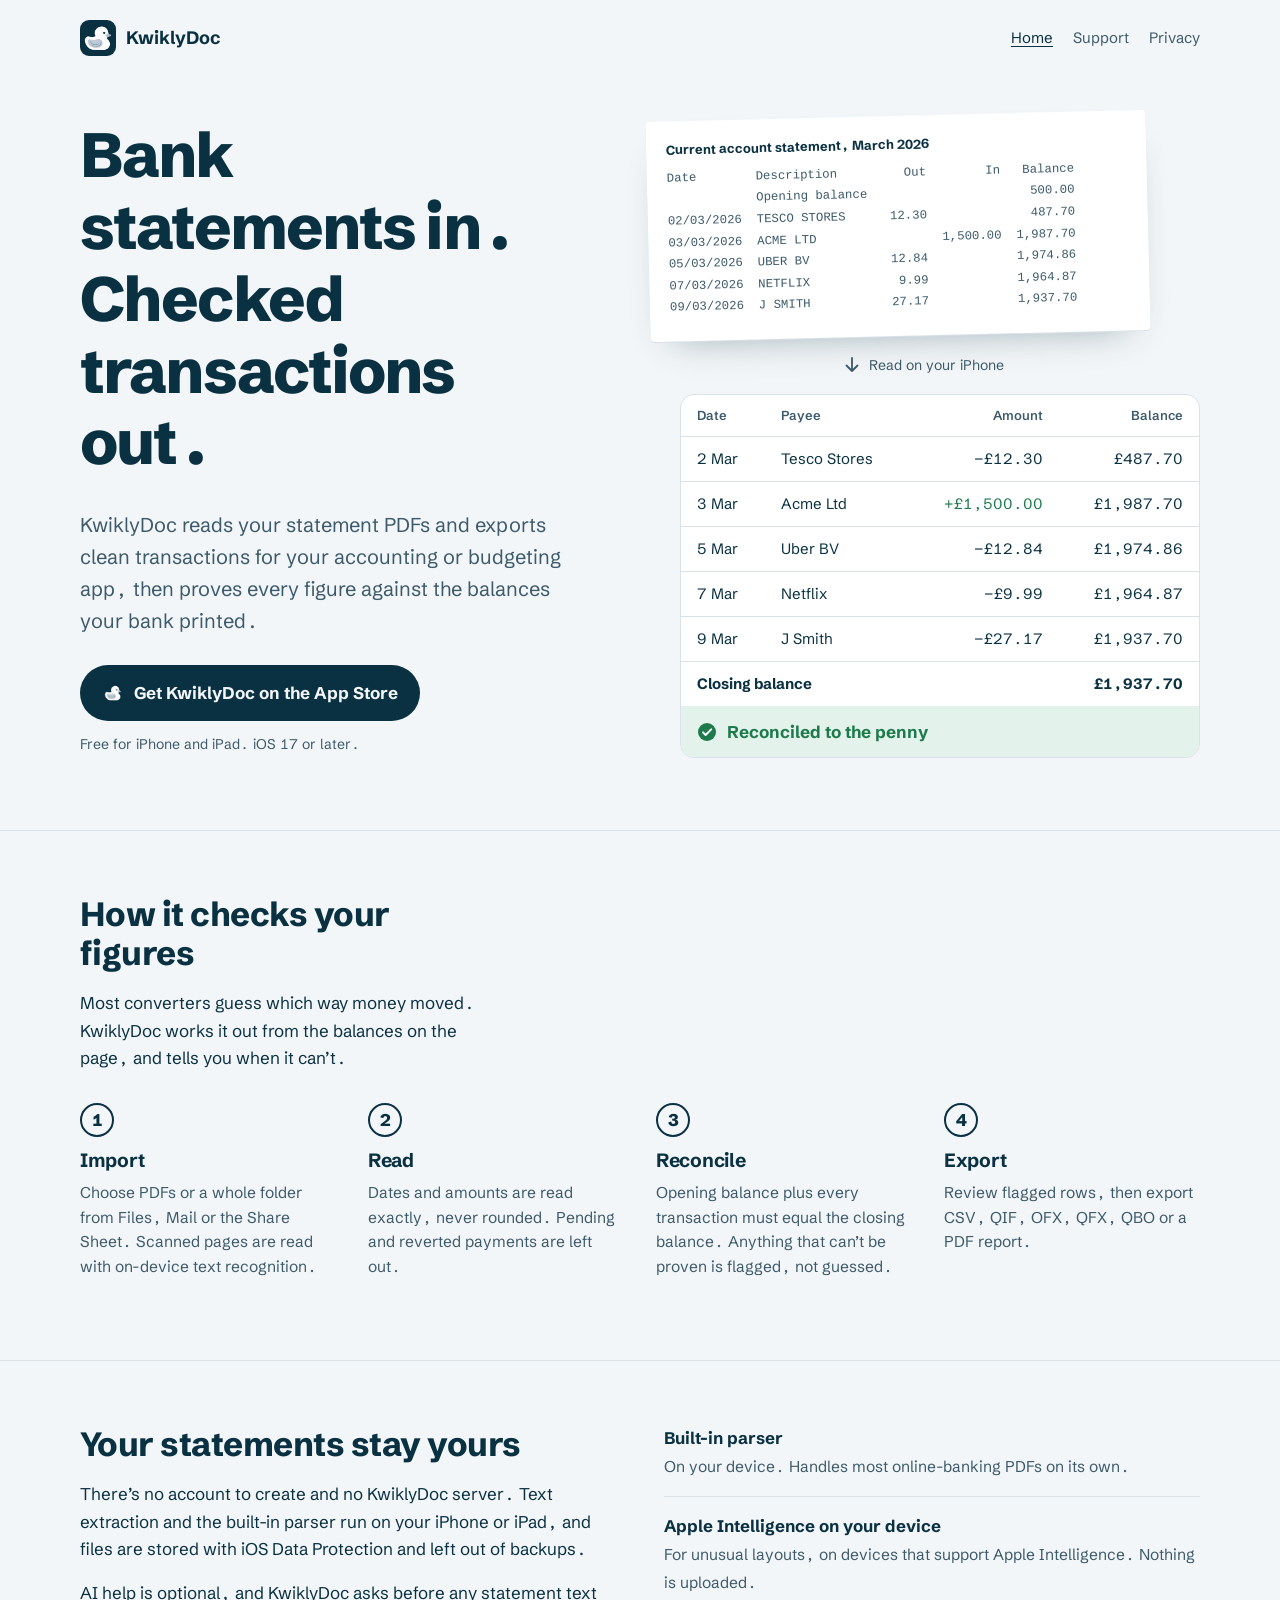
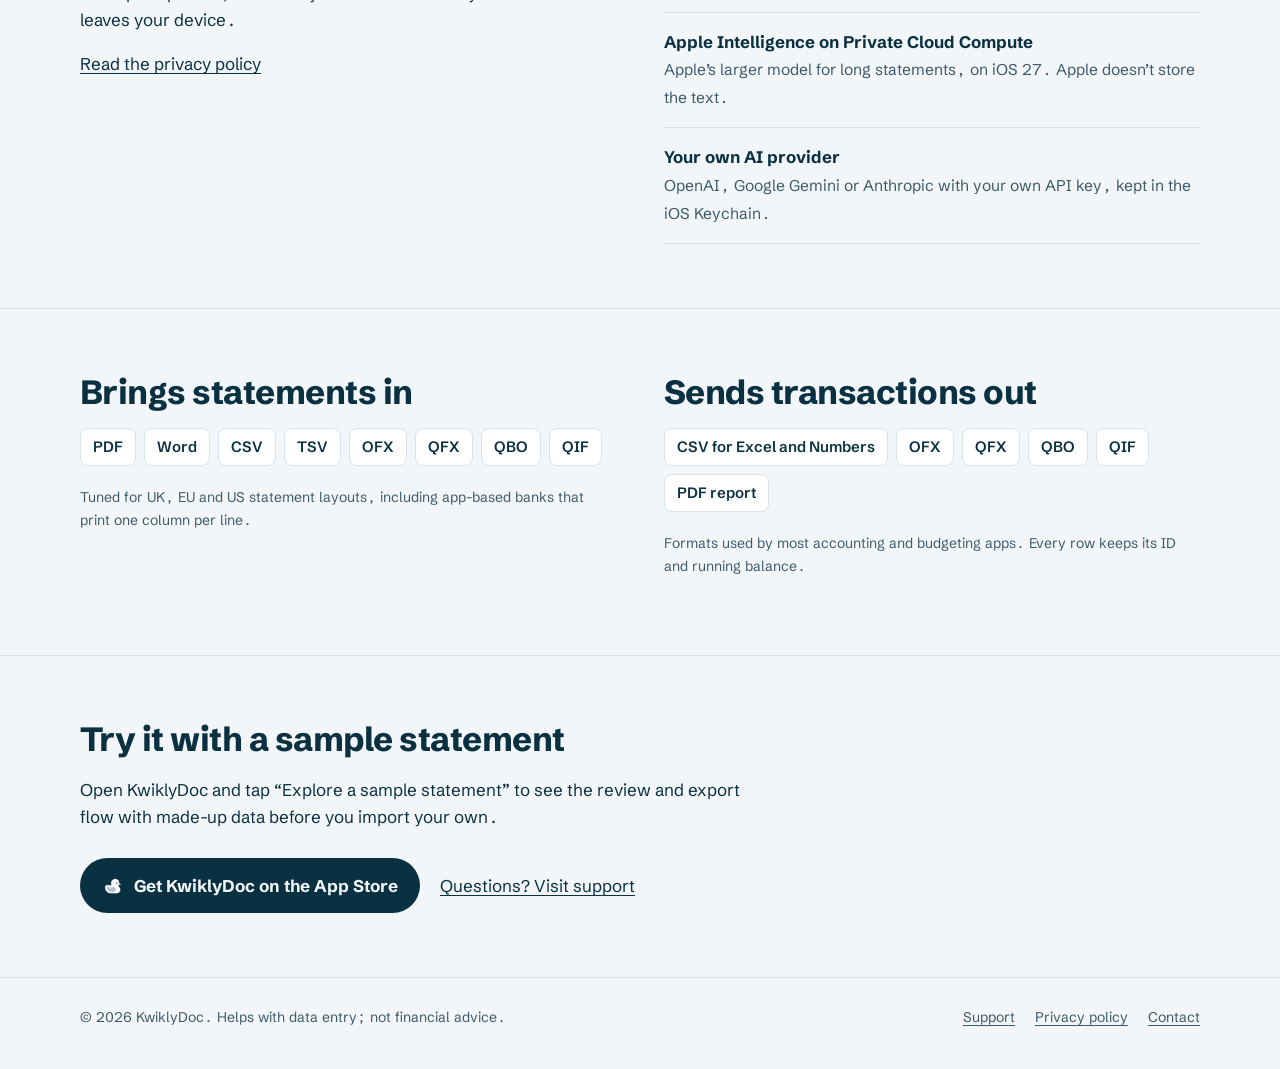
==== docs/index.html @ 3f03f41c "Add files via upload" ====
<!doctype html>
<html lang="en-GB">
<head>
<meta charset="utf-8">
<meta name="viewport" content="width=device-width, initial-scale=1">
<title>KwiklyDoc: bank statements to checked transactions</title>
<meta name="description" content="Turn bank statement PDFs into transactions for your accounting or budgeting app, checked against the printed balances. Private by default, on iPhone and iPad.">
<meta name="theme-color" content="#0a3142">
<meta property="og:title" content="KwiklyDoc: bank statements to checked transactions">
<meta property="og:description" content="Turn bank statement PDFs into transactions for your accounting or budgeting app, checked against the printed balances. Private by default, on iPhone and iPad.">
<meta property="og:type" content="website">
<meta property="og:image" content="assets/icon-512.png">
<link rel="icon" type="image/png" href="assets/favicon.png">
<link rel="apple-touch-icon" href="assets/apple-touch-icon.png">
<!-- After launch, uncomment and set your App Store ID to show Safari's app banner:
<meta name="apple-itunes-app" content="app-id=APP_STORE_ID"> -->
<link rel="preconnect" href="https://fonts.googleapis.com"><link rel="preconnect" href="https://fonts.gstatic.com" crossorigin><link href="https://fonts.googleapis.com/css2?family=Schibsted+Grotesk:wght@400;500;600;700;800&display=swap" rel="stylesheet">
<link rel="stylesheet" href="assets/site.css">
</head>
<body>
<header class="site-header">
  <div class="wrap">
    <a class="brand" href="index.html"><img src="assets/icon-512.png" alt="" width="36" height="36">KwiklyDoc</a>
    <nav class="site-nav" aria-label="Main">
      <a href="index.html" aria-current="page">Home</a>
      <a href="support.html">Support</a>
      <a href="privacy.html">Privacy</a>
    </nav>
  </div>
</header>

<main>
<section class="hero">
  <div class="wrap">
    <div>
      <h1>Bank statements in. Checked transactions out.</h1>
      <p class="lede">KwiklyDoc reads your statement PDFs and exports clean transactions for your accounting or budgeting app, then proves every figure against the balances your bank printed.</p>
      <div class="cta-row">
        <a class="button" href="APP_STORE_URL"><img src="assets/icon-512.png" alt="" width="22" height="22">Get KwiklyDoc on the App Store</a>
        <span class="small">Free for iPhone and iPad. iOS 17 or later.</span>
      </div>
    </div>

    <div class="transform" role="img" aria-label="A printed statement with unsigned paid-in and paid-out columns becomes five transactions with signed amounts. Opening balance £500.00 plus the transactions equals the closing balance of £1,937.70, so the statement is reconciled to the penny.">
      <div class="statement" aria-hidden="true">
        <div class="bank">Current account statement, March 2026</div>
<pre>Date        Description         Out        In   Balance
            Opening balance                      500.00
02/03/2026  TESCO STORES      12.30              487.70
03/03/2026  ACME LTD                 1,500.00  1,987.70
05/03/2026  UBER BV           12.84            1,974.86
07/03/2026  NETFLIX            9.99            1,964.87
09/03/2026  J SMITH           27.17            1,937.70</pre>
      </div>
      <div class="arrow" aria-hidden="true"><svg viewBox="0 0 18 18"><path d="M9 2v13M3.5 9.5L9 15l5.5-5.5" fill="none" stroke="currentColor" stroke-width="1.8" stroke-linecap="round" stroke-linejoin="round"/></svg>Read on your iPhone</div>
      <div class="ledger" aria-hidden="true">
        <table>
          <thead><tr><th>Date</th><th>Payee</th><th class="num">Amount</th><th class="num">Balance</th></tr></thead>
          <tbody>
            <tr><td>2 Mar</td><td>Tesco Stores</td><td class="num">−£12.30</td><td class="num">£487.70</td></tr>
            <tr><td>3 Mar</td><td>Acme Ltd</td><td class="num in">+£1,500.00</td><td class="num">£1,987.70</td></tr>
            <tr><td>5 Mar</td><td>Uber BV</td><td class="num">−£12.84</td><td class="num">£1,974.86</td></tr>
            <tr><td>7 Mar</td><td>Netflix</td><td class="num">−£9.99</td><td class="num">£1,964.87</td></tr>
            <tr><td>9 Mar</td><td>J Smith</td><td class="num">−£27.17</td><td class="num">£1,937.70</td></tr>
            <tr class="total"><td colspan="3">Closing balance</td><td class="num">£1,937.70</td></tr>
          </tbody>
        </table>
        <div class="stamp"><svg viewBox="0 0 20 20" aria-hidden="true"><circle cx="10" cy="10" r="9" fill="currentColor"/><path d="M6 10.4l2.6 2.6L14.2 7.4" fill="none" stroke="#fff" stroke-width="2" stroke-linecap="round" stroke-linejoin="round"/></svg>Reconciled to the penny</div>
      </div>
    </div>
  </div>
</section>

<section class="section" id="how">
  <div class="wrap">
    <div class="section-head">
      <h2>How it checks your figures</h2>
      <p>Most converters guess which way money moved. KwiklyDoc works it out from the balances on the page, and tells you when it can’t.</p>
    </div>
    <ol class="steps">
      <li><h3>Import</h3><p>Choose PDFs or a whole folder from Files, Mail or the Share Sheet. Scanned pages are read with on-device text recognition.</p></li>
      <li><h3>Read</h3><p>Dates and amounts are read exactly, never rounded. Pending and reverted payments are left out.</p></li>
      <li><h3>Reconcile</h3><p>Opening balance plus every transaction must equal the closing balance. Anything that can’t be proven is flagged, not guessed.</p></li>
      <li><h3>Export</h3><p>Review flagged rows, then export CSV, QIF, OFX, QFX, QBO or a PDF report.</p></li>
    </ol>
  </div>
</section>

<section class="section" id="privacy">
  <div class="wrap split">
    <div>
      <h2>Your statements stay yours</h2>
      <p>There’s no account to create and no KwiklyDoc server. Text extraction and the built-in parser run on your iPhone or iPad, and files are stored with iOS Data Protection and left out of backups.</p>
      <p>AI help is optional, and KwiklyDoc asks before any statement text leaves your device.</p>
      <p><a href="privacy.html">Read the privacy policy</a></p>
    </div>
    <ul class="modes">
      <li><strong>Built-in parser</strong><span>On your device. Handles most online-banking PDFs on its own.</span></li>
      <li><strong>Apple Intelligence on your device</strong><span>For unusual layouts, on devices that support Apple Intelligence. Nothing is uploaded.</span></li>
      <li><strong>Apple Intelligence on Private Cloud Compute</strong><span>Apple’s larger model for long statements, on iOS 27. Apple doesn’t store the text.</span></li>
      <li><strong>Your own AI provider</strong><span>OpenAI, Google Gemini or Anthropic with your own API key, kept in the iOS Keychain.</span></li>
    </ul>
  </div>
</section>

<section class="section" id="formats">
  <div class="wrap split">
    <div>
      <h2>Brings statements in</h2>
      <ul class="formats" aria-label="Import formats">
        <li>PDF</li><li>Word</li><li>CSV</li><li>TSV</li><li>OFX</li><li>QFX</li><li>QBO</li><li>QIF</li>
      </ul>
      <p class="small">Tuned for UK, EU and US statement layouts, including app-based banks that print one column per line.</p>
    </div>
    <div>
      <h2>Sends transactions out</h2>
      <ul class="formats" aria-label="Export formats">
        <li>CSV for Excel and Numbers</li><li>OFX</li><li>QFX</li><li>QBO</li><li>QIF</li><li>PDF report</li>
      </ul>
      <p class="small">Formats used by most accounting and budgeting apps. Every row keeps its ID and running balance.</p>
    </div>
  </div>
</section>

<section class="section closing">
  <div class="wrap">
    <h2>Try it with a sample statement</h2>
    <p>Open KwiklyDoc and tap “Explore a sample statement” to see the review and export flow with made-up data before you import your own.</p>
    <div class="cta-row">
      <a class="button" href="APP_STORE_URL"><img src="assets/icon-512.png" alt="" width="22" height="22">Get KwiklyDoc on the App Store</a>
      <a href="support.html">Questions? Visit support</a>
    </div>
  </div>
</section>
</main>
<footer class="site-footer">
  <div class="wrap">
    <span>© 2026 KwiklyDoc. Helps with data entry; not financial advice.</span>
    <nav aria-label="Footer">
      <a href="support.html">Support</a>
      <a href="privacy.html">Privacy policy</a>
      <a href="mailto:SUPPORT_EMAIL">Contact</a>
    </nav>
  </div>
</footer>
</body>
</html>
---- docs/assets/site.css ----
/* KwiklyDoc website. Palette taken from the app icon: navy ground, white duck, pale wing.
   Green is reserved for one meaning only: figures that reconcile. */
:root {
  --ink: #0a3142;          /* icon background */
  --ink-soft: #3d5a6a;
  --paper: #f3f6f8;        /* cool statement paper */
  --sheet: #ffffff;
  --wing: #c6d4df;         /* duck wing */
  --rule: #d9e2e8;
  --reconciled: #1d7a4c;
  --reconciled-tint: #e3f2ea;
  --flag: #a85b00;
  --focus: #2a7bbd;
  --measure: 68ch;
  --radius-sheet: 14px;
  color-scheme: light;
}

@media (prefers-color-scheme: dark) {
  :root {
    --ink: #e7eef2;
    --ink-soft: #a8bbc6;
    --paper: #0a2533;
    --sheet: #0f3043;
    --wing: #2c5266;
    --rule: #1f4558;
    --reconciled: #5fcf95;
    --reconciled-tint: #12392c;
    --flag: #f0a54a;
    --focus: #7cc1f2;
    color-scheme: dark;
  }
}

*, *::before, *::after { box-sizing: border-box; }

html { -webkit-text-size-adjust: 100%; }

body {
  margin: 0;
  background: var(--paper);
  color: var(--ink);
  font-family: "Schibsted Grotesk", system-ui, -apple-system, "Segoe UI", sans-serif;
  font-size: 1.0625rem;
  line-height: 1.6;
  font-variant-numeric: tabular-nums;
}

a { color: inherit; text-underline-offset: 0.18em; text-decoration-thickness: 1px; }
a:hover { text-decoration-thickness: 2px; }
:focus-visible { outline: 3px solid var(--focus); outline-offset: 3px; border-radius: 4px; }

.wrap { width: min(1120px, 100% - 32px); margin-inline: auto; }

/* Header */
.site-header { padding-block: 20px; }
.site-header .wrap { display: flex; align-items: center; justify-content: space-between; gap: 16px; }
.brand { display: inline-flex; align-items: center; gap: 10px; font-weight: 700; font-size: 1.125rem; text-decoration: none; }
.brand img { width: 36px; height: 36px; border-radius: 9px; }
.site-nav { display: flex; gap: 20px; font-size: 0.9375rem; }
.site-nav a { text-decoration: none; color: var(--ink-soft); }
.site-nav a:hover, .site-nav a[aria-current="page"] { color: var(--ink); text-decoration: underline; }

/* Type scale (1.25 modular) */
h1, h2, h3 { line-height: 1.15; margin: 0 0 0.5em; letter-spacing: -0.015em; }
h1 { font-size: clamp(2.4rem, 5.5vw, 3.9rem); font-weight: 800; letter-spacing: -0.03em; }
h2 { font-size: clamp(1.6rem, 3vw, 2.1rem); font-weight: 750; }
h3 { font-size: 1.2rem; font-weight: 700; }
p { margin: 0 0 1em; max-width: var(--measure); }
.lede { font-size: 1.25rem; color: var(--ink-soft); max-width: 46ch; }
.small { font-size: 0.875rem; color: var(--ink-soft); }

/* Hero: a statement turns into a reconciled ledger */
.hero { padding-block: 40px 72px; }
.hero .wrap { display: grid; grid-template-columns: minmax(0, 1fr) minmax(0, 1.08fr); gap: 56px; align-items: center; }
.hero h1 { max-width: 12ch; }
.cta-row { display: flex; flex-wrap: wrap; gap: 12px 20px; align-items: center; margin-top: 28px; }
.button {
  display: inline-flex; align-items: center; gap: 10px;
  background: var(--ink); color: var(--paper);
  padding: 14px 22px; border-radius: 999px; font-weight: 700; text-decoration: none;
}
.button img { width: 22px; height: 22px; border-radius: 5px; }
.button:hover { text-decoration: none; filter: brightness(1.12); }

.transform { position: relative; display: grid; gap: 18px; }
.statement {
  background: var(--sheet);
  border-radius: 4px;
  padding: 18px 20px 22px;
  box-shadow: 0 1px 0 var(--rule), 0 18px 40px -24px rgba(10, 49, 66, 0.45);
  transform: rotate(-1.4deg);
  font-size: 0.8125rem;
  color: var(--ink-soft);
  max-width: 500px;
}
.statement .bank { font-weight: 700; color: var(--ink); margin-bottom: 8px; }
.statement pre {
  margin: 0; white-space: pre; overflow: hidden;
  /* The fragment imitates a printed bank statement, whose columns are fixed-width. */
  font-family: ui-monospace, "SF Mono", Menlo, Consolas, monospace;
  font-size: 0.95em; line-height: 1.75;
}
.arrow { justify-self: center; color: var(--ink-soft); font-size: 0.875rem; display: flex; align-items: center; gap: 8px; }
.arrow svg { width: 18px; height: 18px; }

.ledger {
  background: var(--sheet);
  border-radius: var(--radius-sheet);
  border: 1px solid var(--rule);
  overflow: hidden;
  justify-self: end;
  width: min(100%, 520px);
}
.ledger table { width: 100%; border-collapse: collapse; font-size: 0.9375rem; }
.ledger th, .ledger td { padding: 10px 16px; text-align: left; border-bottom: 1px solid var(--rule); }
.ledger th { font-size: 0.8125rem; font-weight: 600; color: var(--ink-soft); }
.ledger td.num, .ledger th.num { text-align: right; white-space: nowrap; }
.ledger .in { color: var(--reconciled); }
.ledger tr.total td { font-weight: 700; border-bottom: 0; }
.stamp {
  display: flex; align-items: center; gap: 10px;
  padding: 12px 16px; background: var(--reconciled-tint); color: var(--reconciled);
  font-weight: 700;
}
.stamp svg { width: 20px; height: 20px; flex: none; }

@media (prefers-reduced-motion: no-preference) {
  .ledger tbody tr { opacity: 0; animation: row-in 0.35s ease-out forwards; }
  .ledger tbody tr:nth-child(1) { animation-delay: 0.25s; }
  .ledger tbody tr:nth-child(2) { animation-delay: 0.4s; }
  .ledger tbody tr:nth-child(3) { animation-delay: 0.55s; }
  .ledger tbody tr:nth-child(4) { animation-delay: 0.7s; }
  .ledger tbody tr:nth-child(5) { animation-delay: 0.85s; }
  .ledger tbody tr:nth-child(6) { animation-delay: 1s; }
  .stamp { opacity: 0; animation: row-in 0.4s ease-out 1.3s forwards; }
  @keyframes row-in { from { opacity: 0; transform: translateY(4px); } to { opacity: 1; transform: none; } }
}

/* Content sections */
.section { padding-block: 64px; border-top: 1px solid var(--rule); }
.section-head { max-width: 40ch; margin-bottom: 32px; }

.steps { list-style: none; margin: 0; padding: 0; display: grid; grid-template-columns: repeat(4, minmax(0, 1fr)); gap: 32px; counter-reset: step; }
.steps li { counter-increment: step; }
.steps li::before {
  content: counter(step);
  display: inline-grid; place-items: center; width: 34px; height: 34px; margin-bottom: 12px;
  border-radius: 50%; border: 2px solid var(--ink); font-weight: 800;
}
.steps p { font-size: 0.975rem; color: var(--ink-soft); }

.split { display: grid; grid-template-columns: minmax(0, 1fr) minmax(0, 1fr); gap: 48px; }
.modes { margin: 0; padding: 0; list-style: none; }
.modes li { padding: 16px 0; border-bottom: 1px solid var(--rule); }
.modes li:first-child { padding-top: 0; }
.modes strong { display: block; font-size: 1.05rem; }
.modes span { color: var(--ink-soft); font-size: 0.975rem; }

.formats { display: flex; flex-wrap: wrap; gap: 8px; margin: 0 0 20px; padding: 0; list-style: none; }
.formats li { padding: 6px 12px; border-radius: 8px; background: var(--sheet); border: 1px solid var(--rule); font-weight: 600; font-size: 0.9375rem; }

.closing { text-align: left; }

/* Long-form pages (privacy, support) */
.page { padding-block: 24px 80px; }
.page .wrap { max-width: 760px; }
.page h1 { font-size: clamp(2.1rem, 4.5vw, 2.9rem); }
.page h2 { font-size: 1.45rem; margin-top: 2.2em; }
.page ul { padding-left: 1.2em; max-width: var(--measure); }
.page li { margin-bottom: 0.4em; }
.glance { width: 100%; border-collapse: collapse; margin: 8px 0 8px; font-size: 0.975rem; }
.glance th, .glance td { text-align: left; padding: 10px 12px 10px 0; border-bottom: 1px solid var(--rule); vertical-align: top; }
.glance th { font-weight: 600; width: 46%; }
.contact {
  background: var(--sheet); border: 1px solid var(--rule); border-radius: var(--radius-sheet);
  padding: 20px 22px; margin: 8px 0 24px;
}
.contact p:last-child { margin-bottom: 0; }

details { border-bottom: 1px solid var(--rule); padding: 14px 0; }
details summary { cursor: pointer; font-weight: 700; list-style: none; display: flex; justify-content: space-between; gap: 16px; }
details summary::-webkit-details-marker { display: none; }
details summary::after { content: "+"; font-weight: 400; font-size: 1.3rem; line-height: 1; color: var(--ink-soft); }
details[open] summary::after { content: "–"; }
details > div { padding-top: 10px; color: var(--ink-soft); }
details > div p:last-child { margin-bottom: 0; }

/* Footer */
.site-footer { border-top: 1px solid var(--rule); padding-block: 28px 40px; font-size: 0.875rem; color: var(--ink-soft); }
.site-footer .wrap { display: flex; flex-wrap: wrap; justify-content: space-between; gap: 12px 24px; }
.site-footer nav { display: flex; gap: 20px; }

@media (max-width: 900px) {
  .hero .wrap, .split { grid-template-columns: 1fr; gap: 40px; }
  .steps { grid-template-columns: repeat(2, minmax(0, 1fr)); }
  .ledger { justify-self: stretch; width: 100%; }
}
@media (max-width: 560px) {
  .steps { grid-template-columns: 1fr; }
  .site-nav { gap: 14px; }
  .statement { font-size: 0.64rem; padding: 14px 14px 16px; }
  .ledger th, .ledger td { padding: 9px 12px; }
}
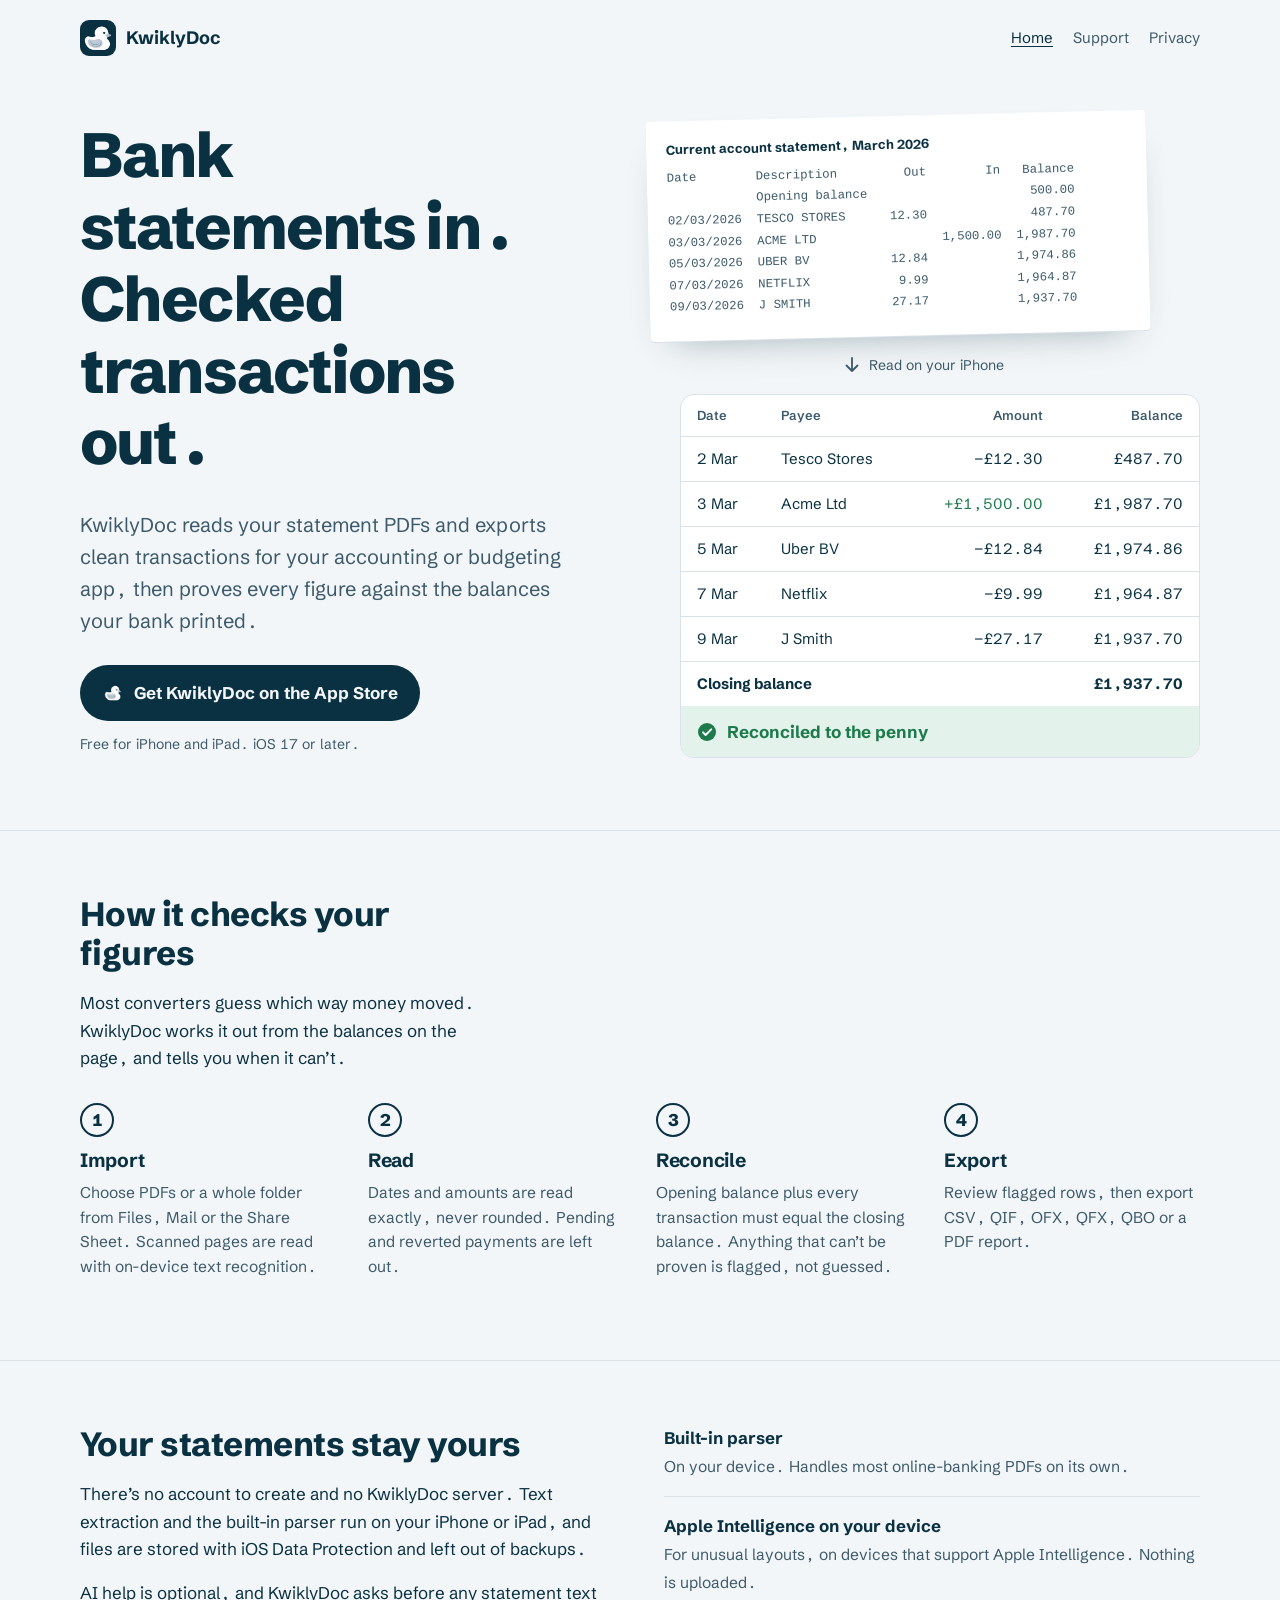
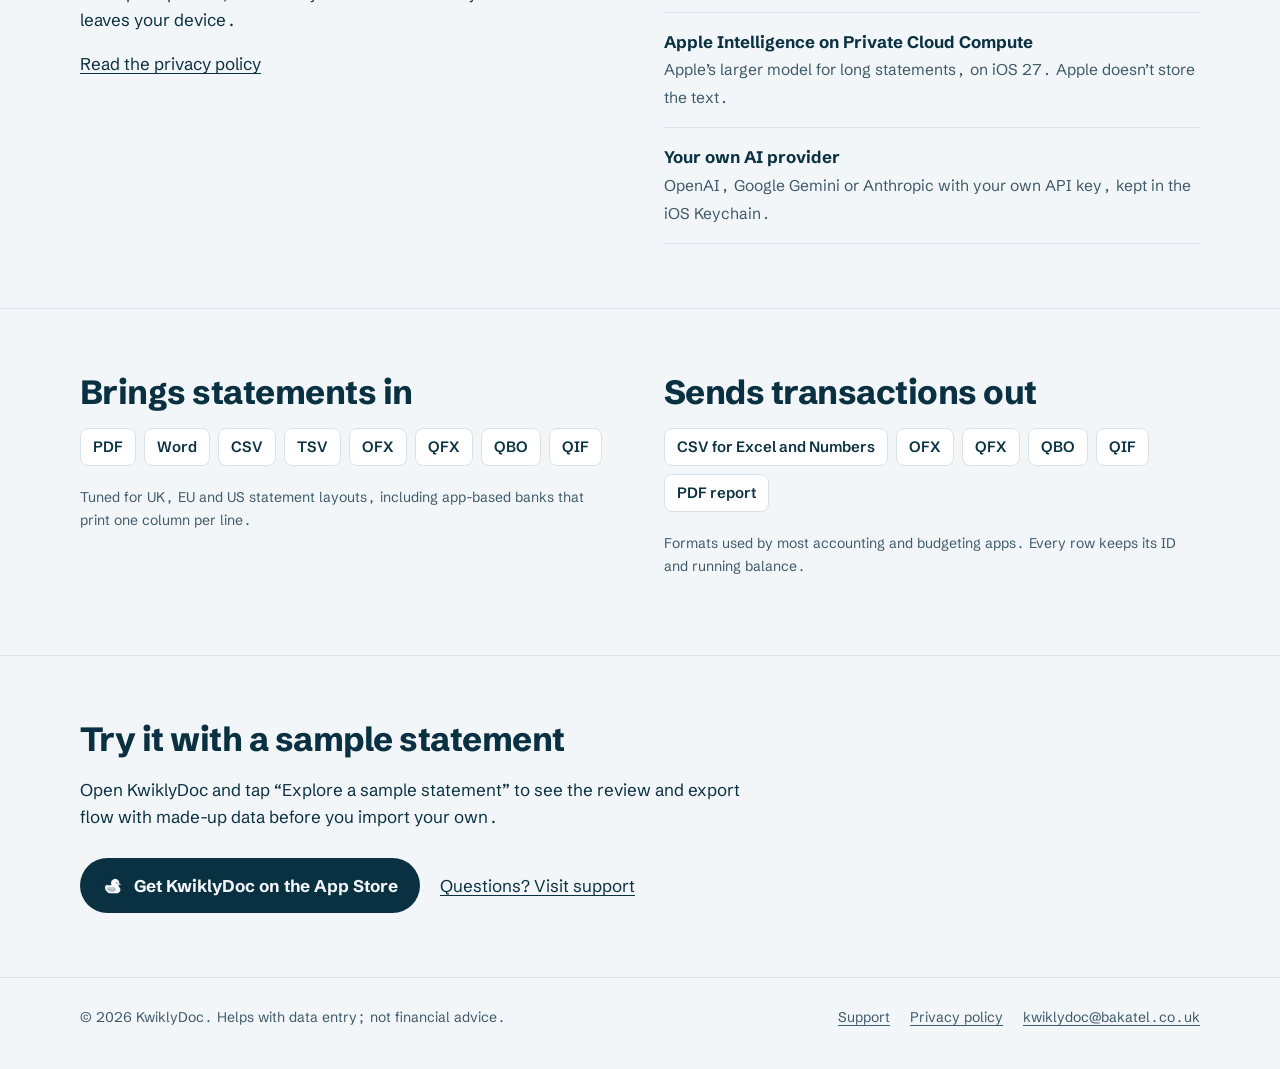
==== commit dbc4ee38: "Update contact email in footer" ====
--- a/docs/index.html
+++ b/docs/index.html
@@ -139,7 +139,7 @@
     <nav aria-label="Footer">
       <a href="support.html">Support</a>
       <a href="privacy.html">Privacy policy</a>
-      <a href="mailto:SUPPORT_EMAIL">Contact</a>
+      <a href="mailto:SUPPORT_EMAIL">kwiklydoc@bakatel.co.uk</a>
     </nav>
   </div>
 </footer>
